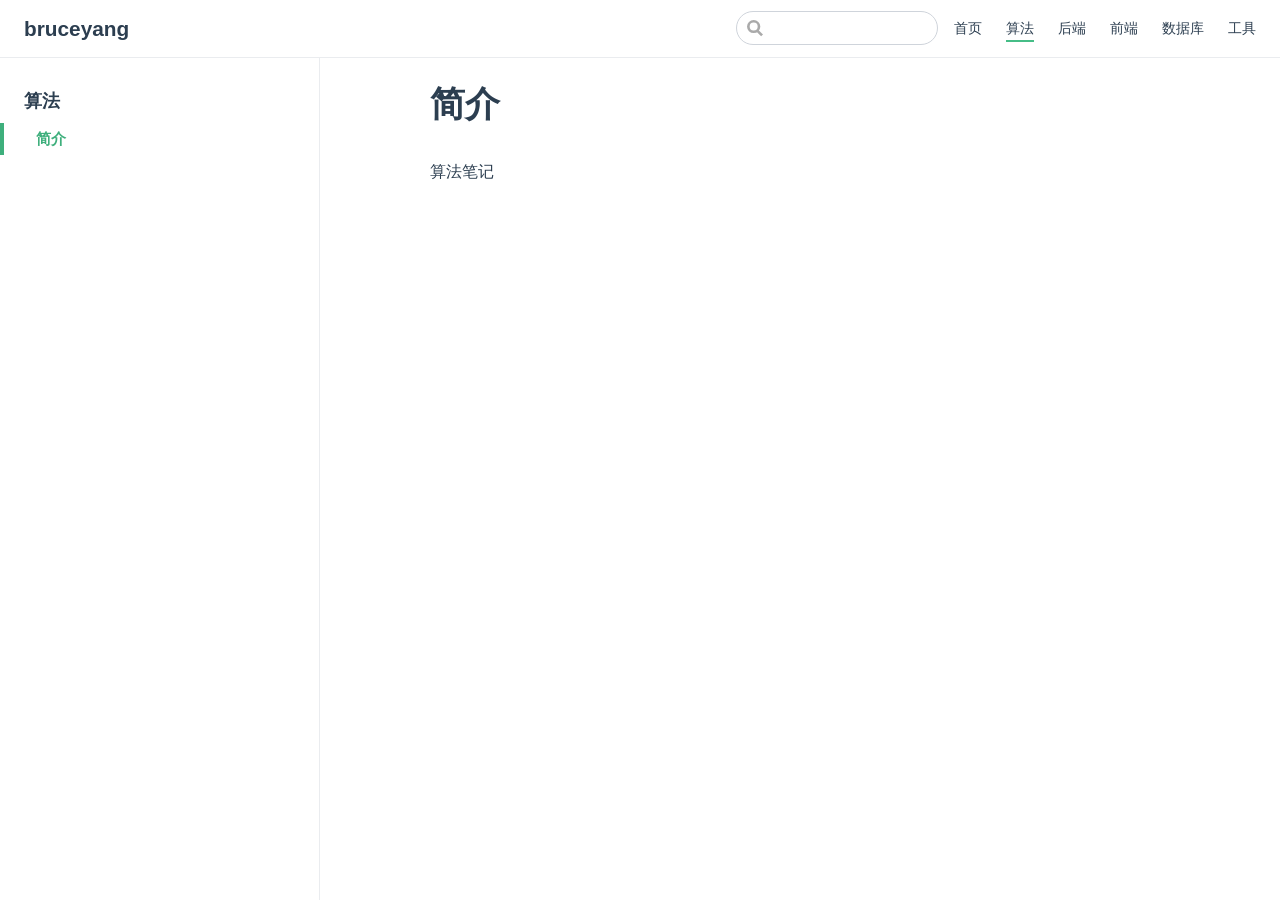
==== Algorithm/index.html @ 674633bb "deploy" ====
<!DOCTYPE html>
<html lang="en-US">
  <head>
    <meta charset="utf-8">
    <meta name="viewport" content="width=device-width,initial-scale=1">
    <title>简介 | bruceyang</title>
    <meta name="generator" content="VuePress 1.7.1">
    <link rel="shortcut icon" href="https://avatars1.githubusercontent.com/u/33708068?s=400&amp;u=45d2437867b7706283aa9f1b7300b822e9c85f1b&amp;v=4">
    <link rel="apple-touch-icon" href="https://avatars1.githubusercontent.com/u/33708068?s=400&amp;u=45d2437867b7706283aa9f1b7300b822e9c85f1b&amp;v=4">
    <meta name="description" content="技术博客">
    <meta name="theme-color" content="#3eaf7c">
    <meta name="apple-mobile-web-app-capable" content="yes">
    <meta name="apple-mobile-web-app-status-bar-style" content="black">
    
    <link rel="preload" href="/assets/css/0.styles.e09f4a35.css" as="style"><link rel="preload" href="/assets/js/app.767480c9.js" as="script"><link rel="preload" href="/assets/js/2.3d662a95.js" as="script"><link rel="preload" href="/assets/js/7.396624dc.js" as="script"><link rel="prefetch" href="/assets/js/10.1e893d32.js"><link rel="prefetch" href="/assets/js/11.85c9d756.js"><link rel="prefetch" href="/assets/js/12.300bacba.js"><link rel="prefetch" href="/assets/js/3.816dc6c0.js"><link rel="prefetch" href="/assets/js/4.25270e6b.js"><link rel="prefetch" href="/assets/js/5.0064911a.js"><link rel="prefetch" href="/assets/js/6.7d0ef18d.js"><link rel="prefetch" href="/assets/js/8.11a7ebdc.js"><link rel="prefetch" href="/assets/js/9.10352a20.js">
    <link rel="stylesheet" href="/assets/css/0.styles.e09f4a35.css">
  </head>
  <body>
    <div id="app" data-server-rendered="true"><div class="theme-container"><header class="navbar"><div class="sidebar-button"><svg xmlns="http://www.w3.org/2000/svg" aria-hidden="true" role="img" viewBox="0 0 448 512" class="icon"><path fill="currentColor" d="M436 124H12c-6.627 0-12-5.373-12-12V80c0-6.627 5.373-12 12-12h424c6.627 0 12 5.373 12 12v32c0 6.627-5.373 12-12 12zm0 160H12c-6.627 0-12-5.373-12-12v-32c0-6.627 5.373-12 12-12h424c6.627 0 12 5.373 12 12v32c0 6.627-5.373 12-12 12zm0 160H12c-6.627 0-12-5.373-12-12v-32c0-6.627 5.373-12 12-12h424c6.627 0 12 5.373 12 12v32c0 6.627-5.373 12-12 12z"></path></svg></div> <a href="/" class="home-link router-link-active"><!----> <span class="site-name">bruceyang</span></a> <div class="links"><div class="search-box"><input aria-label="Search" autocomplete="off" spellcheck="false" value=""> <!----></div> <nav class="nav-links can-hide"><div class="nav-item"><a href="/" class="nav-link">
  首页
</a></div><div class="nav-item"><a href="/Algorithm/" aria-current="page" class="nav-link router-link-exact-active router-link-active">
  算法
</a></div><div class="nav-item"><a href="/Java/" class="nav-link">
  后端
</a></div><div class="nav-item"><a href="/Frontend/" class="nav-link">
  前端
</a></div><div class="nav-item"><a href="/Database/" class="nav-link">
  数据库
</a></div><div class="nav-item"><a href="/Tools/" class="nav-link">
  工具
</a></div> <!----></nav></div></header> <div class="sidebar-mask"></div> <aside class="sidebar"><nav class="nav-links"><div class="nav-item"><a href="/" class="nav-link">
  首页
</a></div><div class="nav-item"><a href="/Algorithm/" aria-current="page" class="nav-link router-link-exact-active router-link-active">
  算法
</a></div><div class="nav-item"><a href="/Java/" class="nav-link">
  后端
</a></div><div class="nav-item"><a href="/Frontend/" class="nav-link">
  前端
</a></div><div class="nav-item"><a href="/Database/" class="nav-link">
  数据库
</a></div><div class="nav-item"><a href="/Tools/" class="nav-link">
  工具
</a></div> <!----></nav>  <ul class="sidebar-links"><li><section class="sidebar-group depth-0"><p class="sidebar-heading open"><span>算法</span> <!----></p> <ul class="sidebar-links sidebar-group-items"><li><a href="/Algorithm/" aria-current="page" class="active sidebar-link">简介</a></li></ul></section></li></ul> </aside> <main class="page"> <div class="theme-default-content content__default"><h1 id="jian-jie"><a href="#jian-jie" class="header-anchor">#</a> 简介</h1> <p>算法笔记</p></div> <footer class="page-edit"><!----> <!----></footer> <!----> </main></div><div class="global-ui"><!----></div></div>
    <script src="/assets/js/app.767480c9.js" defer></script><script src="/assets/js/2.3d662a95.js" defer></script><script src="/assets/js/7.396624dc.js" defer></script>
  </body>
</html>
---- assets/css/0.styles.e09f4a35.css ----
.medium-zoom-overlay{z-index:100}.medium-zoom-overlay~img{z-index:101}code[class*=language-],pre[class*=language-]{color:#ccc;background:none;font-family:Consolas,Monaco,Andale Mono,Ubuntu Mono,monospace;font-size:1em;text-align:left;white-space:pre;word-spacing:normal;word-break:normal;word-wrap:normal;line-height:1.5;-moz-tab-size:4;-o-tab-size:4;tab-size:4;-webkit-hyphens:none;-ms-hyphens:none;hyphens:none}pre[class*=language-]{padding:1em;margin:.5em 0;overflow:auto}:not(pre)>code[class*=language-],pre[class*=language-]{background:#2d2d2d}:not(pre)>code[class*=language-]{padding:.1em;border-radius:.3em;white-space:normal}.token.block-comment,.token.cdata,.token.comment,.token.doctype,.token.prolog{color:#999}.token.punctuation{color:#ccc}.token.attr-name,.token.deleted,.token.namespace,.token.tag{color:#e2777a}.token.function-name{color:#6196cc}.token.boolean,.token.function,.token.number{color:#f08d49}.token.class-name,.token.constant,.token.property,.token.symbol{color:#f8c555}.token.atrule,.token.builtin,.token.important,.token.keyword,.token.selector{color:#cc99cd}.token.attr-value,.token.char,.token.regex,.token.string,.token.variable{color:#7ec699}.token.entity,.token.operator,.token.url{color:#67cdcc}.token.bold,.token.important{font-weight:700}.token.italic{font-style:italic}.token.entity{cursor:help}.token.inserted{color:green}.theme-default-content code{color:#476582;padding:.25rem .5rem;margin:0;font-size:.85em;background-color:rgba(27,31,35,.05);border-radius:3px}.theme-default-content code .token.deleted{color:#ec5975}.theme-default-content code .token.inserted{color:#3eaf7c}.theme-default-content pre,.theme-default-content pre[class*=language-]{line-height:1.4;padding:1.25rem 1.5rem;margin:.85rem 0;background-color:#282c34;border-radius:6px;overflow:auto}.theme-default-content pre[class*=language-] code,.theme-default-content pre code{color:#fff;padding:0;background-color:transparent;border-radius:0}div[class*=language-]{position:relative;background-color:#282c34;border-radius:6px}div[class*=language-] .highlight-lines{-webkit-user-select:none;-ms-user-select:none;user-select:none;padding-top:1.3rem;position:absolute;top:0;left:0;width:100%;line-height:1.4}div[class*=language-] .highlight-lines .highlighted{background-color:rgba(0,0,0,.66)}div[class*=language-] pre,div[class*=language-] pre[class*=language-]{background:transparent;position:relative;z-index:1}div[class*=language-]:before{position:absolute;z-index:3;top:.8em;right:1em;font-size:.75rem;color:hsla(0,0%,100%,.4)}div[class*=language-]:not(.line-numbers-mode) .line-numbers-wrapper{display:none}div[class*=language-].line-numbers-mode .highlight-lines .highlighted{position:relative}div[class*=language-].line-numbers-mode .highlight-lines .highlighted:before{content:" ";position:absolute;z-index:3;left:0;top:0;display:block;width:3.5rem;height:100%;background-color:rgba(0,0,0,.66)}div[class*=language-].line-numbers-mode pre{padding-left:4.5rem;vertical-align:middle}div[class*=language-].line-numbers-mode .line-numbers-wrapper{position:absolute;top:0;width:3.5rem;text-align:center;color:hsla(0,0%,100%,.3);padding:1.25rem 0;line-height:1.4}div[class*=language-].line-numbers-mode .line-numbers-wrapper br{-webkit-user-select:none;-ms-user-select:none;user-select:none}div[class*=language-].line-numbers-mode .line-numbers-wrapper .line-number{position:relative;z-index:4;-webkit-user-select:none;-ms-user-select:none;user-select:none;font-size:.85em}div[class*=language-].line-numbers-mode:after{content:"";position:absolute;z-index:2;top:0;left:0;width:3.5rem;height:100%;border-radius:6px 0 0 6px;border-right:1px solid rgba(0,0,0,.66);background-color:#282c34}div[class~=language-js]:before{content:"js"}div[class~=language-ts]:before{content:"ts"}div[class~=language-html]:before{content:"html"}div[class~=language-md]:before{content:"md"}div[class~=language-vue]:before{content:"vue"}div[class~=language-css]:before{content:"css"}div[class~=language-sass]:before{content:"sass"}div[class~=language-scss]:before{content:"scss"}div[class~=language-less]:before{content:"less"}div[class~=language-stylus]:before{content:"stylus"}div[class~=language-go]:before{content:"go"}div[class~=language-java]:before{content:"java"}div[class~=language-c]:before{content:"c"}div[class~=language-sh]:before{content:"sh"}div[class~=language-yaml]:before{content:"yaml"}div[class~=language-py]:before{content:"py"}div[class~=language-docker]:before{content:"docker"}div[class~=language-dockerfile]:before{content:"dockerfile"}div[class~=language-makefile]:before{content:"makefile"}div[class~=language-javascript]:before{content:"js"}div[class~=language-typescript]:before{content:"ts"}div[class~=language-markup]:before{content:"html"}div[class~=language-markdown]:before{content:"md"}div[class~=language-json]:before{content:"json"}div[class~=language-ruby]:before{content:"rb"}div[class~=language-python]:before{content:"py"}div[class~=language-bash]:before{content:"sh"}div[class~=language-php]:before{content:"php"}.custom-block .custom-block-title{font-weight:600;margin-bottom:-.4rem}.custom-block.danger,.custom-block.tip,.custom-block.warning{padding:.1rem 1.5rem;border-left-width:.5rem;border-left-style:solid;margin:1rem 0}.custom-block.tip{background-color:#f3f5f7;border-color:#42b983}.custom-block.warning{background-color:rgba(255,229,100,.3);border-color:#e7c000;color:#6b5900}.custom-block.warning .custom-block-title{color:#b29400}.custom-block.warning a{color:#2c3e50}.custom-block.danger{background-color:#ffe6e6;border-color:#c00;color:#4d0000}.custom-block.danger .custom-block-title{color:#900}.custom-block.danger a{color:#2c3e50}.custom-block.details{display:block;position:relative;border-radius:2px;margin:1.6em 0;padding:1.6em;background-color:#eee}.custom-block.details h4{margin-top:0}.custom-block.details figure:last-child,.custom-block.details p:last-child{margin-bottom:0;padding-bottom:0}.custom-block.details summary{outline:none;cursor:pointer}.arrow{display:inline-block;width:0;height:0}.arrow.up{border-bottom:6px solid #ccc}.arrow.down,.arrow.up{border-left:4px solid transparent;border-right:4px solid transparent}.arrow.down{border-top:6px solid #ccc}.arrow.right{border-left:6px solid #ccc}.arrow.left,.arrow.right{border-top:4px solid transparent;border-bottom:4px solid transparent}.arrow.left{border-right:6px solid #ccc}.theme-default-content:not(.custom){max-width:740px;margin:0 auto;padding:2rem 2.5rem}@media (max-width:959px){.theme-default-content:not(.custom){padding:2rem}}@media (max-width:419px){.theme-default-content:not(.custom){padding:1.5rem}}.table-of-contents .badge{vertical-align:middle}body,html{padding:0;margin:0;background-color:#fff}body{font-family:-apple-system,BlinkMacSystemFont,Segoe UI,Roboto,Oxygen,Ubuntu,Cantarell,Fira Sans,Droid Sans,Helvetica Neue,sans-serif;-webkit-font-smoothing:antialiased;-moz-osx-font-smoothing:grayscale;font-size:16px;color:#2c3e50}.page{padding-left:20rem}.navbar{z-index:20;right:0;height:3.6rem;background-color:#fff;box-sizing:border-box;border-bottom:1px solid #eaecef}.navbar,.sidebar-mask{position:fixed;top:0;left:0}.sidebar-mask{z-index:9;width:100vw;height:100vh;display:none}.sidebar{font-size:16px;background-color:#fff;width:20rem;position:fixed;z-index:10;margin:0;top:3.6rem;left:0;bottom:0;box-sizing:border-box;border-right:1px solid #eaecef;overflow-y:auto}.theme-default-content:not(.custom)>:first-child{margin-top:3.6rem}.theme-default-content:not(.custom) a:hover{text-decoration:underline}.theme-default-content:not(.custom) p.demo{padding:1rem 1.5rem;border:1px solid #ddd;border-radius:4px}.theme-default-content:not(.custom) img{max-width:100%}.theme-default-content.custom{padding:0;margin:0}.theme-default-content.custom img{max-width:100%}a{font-weight:500;text-decoration:none}a,p a code{color:#3eaf7c}p a code{font-weight:400}kbd{background:#eee;border:.15rem solid #ddd;border-bottom:.25rem solid #ddd;border-radius:.15rem;padding:0 .15em}blockquote{font-size:1rem;color:#999;border-left:.2rem solid #dfe2e5;margin:1rem 0;padding:.25rem 0 .25rem 1rem}blockquote>p{margin:0}ol,ul{padding-left:1.2em}strong{font-weight:600}h1,h2,h3,h4,h5,h6{font-weight:600;line-height:1.25}.theme-default-content:not(.custom)>h1,.theme-default-content:not(.custom)>h2,.theme-default-content:not(.custom)>h3,.theme-default-content:not(.custom)>h4,.theme-default-content:not(.custom)>h5,.theme-default-content:not(.custom)>h6{margin-top:-3.1rem;padding-top:4.6rem;margin-bottom:0}.theme-default-content:not(.custom)>h1:first-child,.theme-default-content:not(.custom)>h2:first-child,.theme-default-content:not(.custom)>h3:first-child,.theme-default-content:not(.custom)>h4:first-child,.theme-default-content:not(.custom)>h5:first-child,.theme-default-content:not(.custom)>h6:first-child{margin-top:-1.5rem;margin-bottom:1rem}.theme-default-content:not(.custom)>h1:first-child+.custom-block,.theme-default-content:not(.custom)>h1:first-child+p,.theme-default-content:not(.custom)>h1:first-child+pre,.theme-default-content:not(.custom)>h2:first-child+.custom-block,.theme-default-content:not(.custom)>h2:first-child+p,.theme-default-content:not(.custom)>h2:first-child+pre,.theme-default-content:not(.custom)>h3:first-child+.custom-block,.theme-default-content:not(.custom)>h3:first-child+p,.theme-default-content:not(.custom)>h3:first-child+pre,.theme-default-content:not(.custom)>h4:first-child+.custom-block,.theme-default-content:not(.custom)>h4:first-child+p,.theme-default-content:not(.custom)>h4:first-child+pre,.theme-default-content:not(.custom)>h5:first-child+.custom-block,.theme-default-content:not(.custom)>h5:first-child+p,.theme-default-content:not(.custom)>h5:first-child+pre,.theme-default-content:not(.custom)>h6:first-child+.custom-block,.theme-default-content:not(.custom)>h6:first-child+p,.theme-default-content:not(.custom)>h6:first-child+pre{margin-top:2rem}h1:hover .header-anchor,h2:hover .header-anchor,h3:hover .header-anchor,h4:hover .header-anchor,h5:hover .header-anchor,h6:hover .header-anchor{opacity:1}h1{font-size:2.2rem}h2{font-size:1.65rem;padding-bottom:.3rem;border-bottom:1px solid #eaecef}h3{font-size:1.35rem}a.header-anchor{font-size:.85em;float:left;margin-left:-.87em;padding-right:.23em;margin-top:.125em;opacity:0}a.header-anchor:hover{text-decoration:none}.line-number,code,kbd{font-family:source-code-pro,Menlo,Monaco,Consolas,Courier New,monospace}ol,p,ul{line-height:1.7}hr{border:0;border-top:1px solid #eaecef}table{border-collapse:collapse;margin:1rem 0;display:block;overflow-x:auto}tr{border-top:1px solid #dfe2e5}tr:nth-child(2n){background-color:#f6f8fa}td,th{border:1px solid #dfe2e5;padding:.6em 1em}.theme-container.sidebar-open .sidebar-mask{display:block}.theme-container.no-navbar .theme-default-content:not(.custom)>h1,.theme-container.no-navbar h2,.theme-container.no-navbar h3,.theme-container.no-navbar h4,.theme-container.no-navbar h5,.theme-container.no-navbar h6{margin-top:1.5rem;padding-top:0}.theme-container.no-navbar .sidebar{top:0}@media (min-width:720px){.theme-container.no-sidebar .sidebar{display:none}.theme-container.no-sidebar .page{padding-left:0}}@media (max-width:959px){.sidebar{font-size:15px;width:16.4rem}.page{padding-left:16.4rem}}@media (max-width:719px){.sidebar{top:0;padding-top:3.6rem;transform:translateX(-100%);transition:transform .2s ease}.page{padding-left:0}.theme-container.sidebar-open .sidebar{transform:translateX(0)}.theme-container.no-navbar .sidebar{padding-top:0}}@media (max-width:419px){h1{font-size:1.9rem}.theme-default-content div[class*=language-]{margin:.85rem -1.5rem;border-radius:0}}#nprogress{pointer-events:none}#nprogress .bar{background:#3eaf7c;position:fixed;z-index:1031;top:0;left:0;width:100%;height:2px}#nprogress .peg{display:block;position:absolute;right:0;width:100px;height:100%;box-shadow:0 0 10px #3eaf7c,0 0 5px #3eaf7c;opacity:1;transform:rotate(3deg) translateY(-4px)}#nprogress .spinner{display:block;position:fixed;z-index:1031;top:15px;right:15px}#nprogress .spinner-icon{width:18px;height:18px;box-sizing:border-box;border-color:#3eaf7c transparent transparent #3eaf7c;border-style:solid;border-width:2px;border-radius:50%;-webkit-animation:nprogress-spinner .4s linear infinite;animation:nprogress-spinner .4s linear infinite}.nprogress-custom-parent{overflow:hidden;position:relative}.nprogress-custom-parent #nprogress .bar,.nprogress-custom-parent #nprogress .spinner{position:absolute}@-webkit-keyframes nprogress-spinner{0%{transform:rotate(0deg)}to{transform:rotate(1turn)}}@keyframes nprogress-spinner{0%{transform:rotate(0deg)}to{transform:rotate(1turn)}}html{scroll-behavior:smooth}.go-to-top[data-v-5fd4ef0c]{cursor:pointer;position:fixed;bottom:2rem;right:2.5rem;width:2rem;color:#3eaf7c;z-index:1}.go-to-top[data-v-5fd4ef0c]:hover{color:#72cda4}@media (max-width:959px){.go-to-top[data-v-5fd4ef0c]{display:none}}.fade-enter-active[data-v-5fd4ef0c],.fade-leave-active[data-v-5fd4ef0c]{transition:opacity .3s}.fade-enter[data-v-5fd4ef0c],.fade-leave-to[data-v-5fd4ef0c]{opacity:0}.icon.outbound{color:#aaa;display:inline-block;vertical-align:middle;position:relative;top:-1px}.sr-only{position:absolute;width:1px;height:1px;padding:0;margin:-1px;overflow:hidden;clip:rect(0,0,0,0);white-space:nowrap;border-width:0}.home{padding:3.6rem 2rem 0;max-width:960px;margin:0 auto;display:block}.home .hero{text-align:center}.home .hero img{max-width:100%;max-height:280px;display:block;margin:3rem auto 1.5rem}.home .hero h1{font-size:3rem}.home .hero .action,.home .hero .description,.home .hero h1{margin:1.8rem auto}.home .hero .description{max-width:35rem;font-size:1.6rem;line-height:1.3;color:#6a8bad}.home .hero .action-button{display:inline-block;font-size:1.2rem;color:#fff;background-color:#3eaf7c;padding:.8rem 1.6rem;border-radius:4px;transition:background-color .1s ease;box-sizing:border-box;border-bottom:1px solid #389d70}.home .hero .action-button:hover{background-color:#4abf8a}.home .features{border-top:1px solid #eaecef;padding:1.2rem 0;margin-top:2.5rem;display:flex;flex-wrap:wrap;align-items:flex-start;align-content:stretch;justify-content:space-between}.home .feature{flex-grow:1;flex-basis:30%;max-width:30%}.home .feature h2{font-size:1.4rem;font-weight:500;border-bottom:none;padding-bottom:0;color:#3a5169}.home .feature p{color:#4e6e8e}.home .footer{padding:2.5rem;border-top:1px solid #eaecef;text-align:center;color:#4e6e8e}@media (max-width:719px){.home .features{flex-direction:column}.home .feature{max-width:100%;padding:0 2.5rem}}@media (max-width:419px){.home{padding-left:1.5rem;padding-right:1.5rem}.home .hero img{max-height:210px;margin:2rem auto 1.2rem}.home .hero h1{font-size:2rem}.home .hero .action,.home .hero .description,.home .hero h1{margin:1.2rem auto}.home .hero .description{font-size:1.2rem}.home .hero .action-button{font-size:1rem;padding:.6rem 1.2rem}.home .feature h2{font-size:1.25rem}}.search-box{display:inline-block;position:relative;margin-right:1rem}.search-box input{cursor:text;width:10rem;height:2rem;color:#4e6e8e;display:inline-block;border:1px solid #cfd4db;border-radius:2rem;font-size:.9rem;line-height:2rem;padding:0 .5rem 0 2rem;outline:none;transition:all .2s ease;background:#fff url(/assets/img/search.83621669.svg) .6rem .5rem no-repeat;background-size:1rem}.search-box input:focus{cursor:auto;border-color:#3eaf7c}.search-box .suggestions{background:#fff;width:20rem;position:absolute;top:2rem;border:1px solid #cfd4db;border-radius:6px;padding:.4rem;list-style-type:none}.search-box .suggestions.align-right{right:0}.search-box .suggestion{line-height:1.4;padding:.4rem .6rem;border-radius:4px;cursor:pointer}.search-box .suggestion a{white-space:normal;color:#5d82a6}.search-box .suggestion a .page-title{font-weight:600}.search-box .suggestion a .header{font-size:.9em;margin-left:.25em}.search-box .suggestion.focused{background-color:#f3f4f5}.search-box .suggestion.focused a{color:#3eaf7c}@media (max-width:959px){.search-box input{cursor:pointer;width:0;border-color:transparent;position:relative}.search-box input:focus{cursor:text;left:0;width:10rem}}@media (-ms-high-contrast:none){.search-box input{height:2rem}}@media (max-width:959px) and (min-width:719px){.search-box .suggestions{left:0}}@media (max-width:719px){.search-box{margin-right:0}.search-box input{left:1rem}.search-box .suggestions{right:0}}@media (max-width:419px){.search-box .suggestions{width:calc(100vw - 4rem)}.search-box input:focus{width:8rem}}.sidebar-button{cursor:pointer;display:none;width:1.25rem;height:1.25rem;position:absolute;padding:.6rem;top:.6rem;left:1rem}.sidebar-button .icon{display:block;width:1.25rem;height:1.25rem}@media (max-width:719px){.sidebar-button{display:block}}.dropdown-enter,.dropdown-leave-to{height:0!important}.dropdown-wrapper{cursor:pointer}.dropdown-wrapper .dropdown-title,.dropdown-wrapper .mobile-dropdown-title{display:block;font-size:.9rem;font-family:inherit;cursor:inherit;padding:inherit;line-height:1.4rem;background:transparent;border:none;font-weight:500;color:#2c3e50}.dropdown-wrapper .dropdown-title:hover,.dropdown-wrapper .mobile-dropdown-title:hover{border-color:transparent}.dropdown-wrapper .dropdown-title .arrow,.dropdown-wrapper .mobile-dropdown-title .arrow{vertical-align:middle;margin-top:-1px;margin-left:.4rem}.dropdown-wrapper .mobile-dropdown-title{display:none;font-weight:600}.dropdown-wrapper .mobile-dropdown-title font-size inherit:hover{color:#3eaf7c}.dropdown-wrapper .nav-dropdown .dropdown-item{color:inherit;line-height:1.7rem}.dropdown-wrapper .nav-dropdown .dropdown-item h4{margin:.45rem 0 0;border-top:1px solid #eee;padding:1rem 1.5rem .45rem 1.25rem}.dropdown-wrapper .nav-dropdown .dropdown-item .dropdown-subitem-wrapper{padding:0;list-style:none}.dropdown-wrapper .nav-dropdown .dropdown-item .dropdown-subitem-wrapper .dropdown-subitem{font-size:.9em}.dropdown-wrapper .nav-dropdown .dropdown-item a{display:block;line-height:1.7rem;position:relative;border-bottom:none;font-weight:400;margin-bottom:0;padding:0 1.5rem 0 1.25rem}.dropdown-wrapper .nav-dropdown .dropdown-item a.router-link-active,.dropdown-wrapper .nav-dropdown .dropdown-item a:hover{color:#3eaf7c}.dropdown-wrapper .nav-dropdown .dropdown-item a.router-link-active:after{content:"";width:0;height:0;border-left:5px solid #3eaf7c;border-top:3px solid transparent;border-bottom:3px solid transparent;position:absolute;top:calc(50% - 2px);left:9px}.dropdown-wrapper .nav-dropdown .dropdown-item:first-child h4{margin-top:0;padding-top:0;border-top:0}@media (max-width:719px){.dropdown-wrapper.open .dropdown-title{margin-bottom:.5rem}.dropdown-wrapper .dropdown-title{display:none}.dropdown-wrapper .mobile-dropdown-title{display:block}.dropdown-wrapper .nav-dropdown{transition:height .1s ease-out;overflow:hidden}.dropdown-wrapper .nav-dropdown .dropdown-item h4{border-top:0;margin-top:0;padding-top:0}.dropdown-wrapper .nav-dropdown .dropdown-item>a,.dropdown-wrapper .nav-dropdown .dropdown-item h4{font-size:15px;line-height:2rem}.dropdown-wrapper .nav-dropdown .dropdown-item .dropdown-subitem{font-size:14px;padding-left:1rem}}@media (min-width:719px){.dropdown-wrapper{height:1.8rem}.dropdown-wrapper.open .nav-dropdown,.dropdown-wrapper:hover .nav-dropdown{display:block!important}.dropdown-wrapper.open:blur{display:none}.dropdown-wrapper .nav-dropdown{display:none;height:auto!important;box-sizing:border-box;max-height:calc(100vh - 2.7rem);overflow-y:auto;position:absolute;top:100%;right:0;background-color:#fff;padding:.6rem 0;border:1px solid;border-color:#ddd #ddd #ccc;text-align:left;border-radius:.25rem;white-space:nowrap;margin:0}}.nav-links{display:inline-block}.nav-links a{line-height:1.4rem;color:inherit}.nav-links a.router-link-active,.nav-links a:hover{color:#3eaf7c}.nav-links .nav-item{position:relative;display:inline-block;margin-left:1.5rem;line-height:2rem}.nav-links .nav-item:first-child{margin-left:0}.nav-links .repo-link{margin-left:1.5rem}@media (max-width:719px){.nav-links .nav-item,.nav-links .repo-link{margin-left:0}}@media (min-width:719px){.nav-links a.router-link-active,.nav-links a:hover{color:#2c3e50}.nav-item>a:not(.external).router-link-active,.nav-item>a:not(.external):hover{margin-bottom:-2px;border-bottom:2px solid #46bd87}}.navbar{padding:.7rem 1.5rem;line-height:2.2rem}.navbar a,.navbar img,.navbar span{display:inline-block}.navbar .logo{height:2.2rem;min-width:2.2rem;margin-right:.8rem;vertical-align:top}.navbar .site-name{font-size:1.3rem;font-weight:600;color:#2c3e50;position:relative}.navbar .links{padding-left:1.5rem;box-sizing:border-box;background-color:#fff;white-space:nowrap;font-size:.9rem;position:absolute;right:1.5rem;top:.7rem;display:flex}.navbar .links .search-box{flex:0 0 auto;vertical-align:top}@media (max-width:719px){.navbar{padding-left:4rem}.navbar .can-hide{display:none}.navbar .links{padding-left:1.5rem}.navbar .site-name{width:calc(100vw - 9.4rem);overflow:hidden;white-space:nowrap;text-overflow:ellipsis}}.page-edit{max-width:740px;margin:0 auto;padding:2rem 2.5rem}@media (max-width:959px){.page-edit{padding:2rem}}@media (max-width:419px){.page-edit{padding:1.5rem}}.page-edit{padding-top:1rem;padding-bottom:1rem;overflow:auto}.page-edit .edit-link{display:inline-block}.page-edit .edit-link a{color:#4e6e8e;margin-right:.25rem}.page-edit .last-updated{float:right;font-size:.9em}.page-edit .last-updated .prefix{font-weight:500;color:#4e6e8e}.page-edit .last-updated .time{font-weight:400;color:#767676}@media (max-width:719px){.page-edit .edit-link{margin-bottom:.5rem}.page-edit .last-updated{font-size:.8em;float:none;text-align:left}}.page-nav{max-width:740px;margin:0 auto;padding:2rem 2.5rem}@media (max-width:959px){.page-nav{padding:2rem}}@media (max-width:419px){.page-nav{padding:1.5rem}}.page-nav{padding-top:1rem;padding-bottom:0}.page-nav .inner{min-height:2rem;margin-top:0;border-top:1px solid #eaecef;padding-top:1rem;overflow:auto}.page-nav .next{float:right}.page{padding-bottom:2rem;display:block}.sidebar-group .sidebar-group{padding-left:.5em}.sidebar-group:not(.collapsable) .sidebar-heading:not(.clickable){cursor:auto;color:inherit}.sidebar-group.is-sub-group{padding-left:0}.sidebar-group.is-sub-group>.sidebar-heading{font-size:.95em;line-height:1.4;font-weight:400;padding-left:2rem}.sidebar-group.is-sub-group>.sidebar-heading:not(.clickable){opacity:.5}.sidebar-group.is-sub-group>.sidebar-group-items{padding-left:1rem}.sidebar-group.is-sub-group>.sidebar-group-items>li>.sidebar-link{font-size:.95em;border-left:none}.sidebar-group.depth-2>.sidebar-heading{border-left:none}.sidebar-heading{color:#2c3e50;transition:color .15s ease;cursor:pointer;font-size:1.1em;font-weight:700;padding:.35rem 1.5rem .35rem 1.25rem;width:100%;box-sizing:border-box;margin:0;border-left:.25rem solid transparent}.sidebar-heading.open,.sidebar-heading:hover{color:inherit}.sidebar-heading .arrow{position:relative;top:-.12em;left:.5em}.sidebar-heading.clickable.active{font-weight:600;color:#3eaf7c;border-left-color:#3eaf7c}.sidebar-heading.clickable:hover{color:#3eaf7c}.sidebar-group-items{transition:height .1s ease-out;font-size:.95em;overflow:hidden}.sidebar .sidebar-sub-headers{padding-left:1rem;font-size:.95em}a.sidebar-link{font-size:1em;font-weight:400;display:inline-block;color:#2c3e50;border-left:.25rem solid transparent;padding:.35rem 1rem .35rem 1.25rem;line-height:1.4;width:100%;box-sizing:border-box}a.sidebar-link:hover{color:#3eaf7c}a.sidebar-link.active{font-weight:600;color:#3eaf7c;border-left-color:#3eaf7c}.sidebar-group a.sidebar-link{padding-left:2rem}.sidebar-sub-headers a.sidebar-link{padding-top:.25rem;padding-bottom:.25rem;border-left:none}.sidebar-sub-headers a.sidebar-link.active{font-weight:500}.sidebar ul{padding:0;margin:0;list-style-type:none}.sidebar a{display:inline-block}.sidebar .nav-links{display:none;border-bottom:1px solid #eaecef;padding:.5rem 0 .75rem}.sidebar .nav-links a{font-weight:600}.sidebar .nav-links .nav-item,.sidebar .nav-links .repo-link{display:block;line-height:1.25rem;font-size:1.1em;padding:.5rem 0 .5rem 1.5rem}.sidebar>.sidebar-links{padding:1.5rem 0}.sidebar>.sidebar-links>li>a.sidebar-link{font-size:1.1em;line-height:1.7;font-weight:700}.sidebar>.sidebar-links>li:not(:first-child){margin-top:.75rem}@media (max-width:719px){.sidebar .nav-links{display:block}.sidebar .nav-links .dropdown-wrapper .nav-dropdown .dropdown-item a.router-link-active:after{top:calc(1rem - 2px)}.sidebar>.sidebar-links{padding:1rem 0}}.badge[data-v-15b7b770]{display:inline-block;font-size:14px;height:18px;line-height:18px;border-radius:3px;padding:0 6px;color:#fff}.badge.green[data-v-15b7b770],.badge.tip[data-v-15b7b770],.badge[data-v-15b7b770]{background-color:#42b983}.badge.error[data-v-15b7b770]{background-color:#da5961}.badge.warn[data-v-15b7b770],.badge.warning[data-v-15b7b770],.badge.yellow[data-v-15b7b770]{background-color:#e7c000}.badge+.badge[data-v-15b7b770]{margin-left:5px}.theme-code-block[data-v-6d04095e]{display:none}.theme-code-block__active[data-v-6d04095e]{display:block}.theme-code-block>pre[data-v-6d04095e]{background-color:orange}.theme-code-group__nav[data-v-32c2d7ed]{margin-bottom:-35px;background-color:#282c34;padding-bottom:22px;border-top-left-radius:6px;border-top-right-radius:6px;padding-left:10px;padding-top:10px}.theme-code-group__ul[data-v-32c2d7ed]{margin:auto 0;padding-left:0;display:inline-flex;list-style:none}.theme-code-group__nav-tab[data-v-32c2d7ed]{border:0;padding:5px;cursor:pointer;background-color:transparent;font-size:.85em;line-height:1.4;color:hsla(0,0%,100%,.9);font-weight:600}.theme-code-group__nav-tab-active[data-v-32c2d7ed]{border-bottom:1px solid #42b983}.pre-blank[data-v-32c2d7ed]{color:#42b983}
---- assets/css/0.styles.e09f4a35.css ----
.medium-zoom-overlay{z-index:100}.medium-zoom-overlay~img{z-index:101}code[class*=language-],pre[class*=language-]{color:#ccc;background:none;font-family:Consolas,Monaco,Andale Mono,Ubuntu Mono,monospace;font-size:1em;text-align:left;white-space:pre;word-spacing:normal;word-break:normal;word-wrap:normal;line-height:1.5;-moz-tab-size:4;-o-tab-size:4;tab-size:4;-webkit-hyphens:none;-ms-hyphens:none;hyphens:none}pre[class*=language-]{padding:1em;margin:.5em 0;overflow:auto}:not(pre)>code[class*=language-],pre[class*=language-]{background:#2d2d2d}:not(pre)>code[class*=language-]{padding:.1em;border-radius:.3em;white-space:normal}.token.block-comment,.token.cdata,.token.comment,.token.doctype,.token.prolog{color:#999}.token.punctuation{color:#ccc}.token.attr-name,.token.deleted,.token.namespace,.token.tag{color:#e2777a}.token.function-name{color:#6196cc}.token.boolean,.token.function,.token.number{color:#f08d49}.token.class-name,.token.constant,.token.property,.token.symbol{color:#f8c555}.token.atrule,.token.builtin,.token.important,.token.keyword,.token.selector{color:#cc99cd}.token.attr-value,.token.char,.token.regex,.token.string,.token.variable{color:#7ec699}.token.entity,.token.operator,.token.url{color:#67cdcc}.token.bold,.token.important{font-weight:700}.token.italic{font-style:italic}.token.entity{cursor:help}.token.inserted{color:green}.theme-default-content code{color:#476582;padding:.25rem .5rem;margin:0;font-size:.85em;background-color:rgba(27,31,35,.05);border-radius:3px}.theme-default-content code .token.deleted{color:#ec5975}.theme-default-content code .token.inserted{color:#3eaf7c}.theme-default-content pre,.theme-default-content pre[class*=language-]{line-height:1.4;padding:1.25rem 1.5rem;margin:.85rem 0;background-color:#282c34;border-radius:6px;overflow:auto}.theme-default-content pre[class*=language-] code,.theme-default-content pre code{color:#fff;padding:0;background-color:transparent;border-radius:0}div[class*=language-]{position:relative;background-color:#282c34;border-radius:6px}div[class*=language-] .highlight-lines{-webkit-user-select:none;-ms-user-select:none;user-select:none;padding-top:1.3rem;position:absolute;top:0;left:0;width:100%;line-height:1.4}div[class*=language-] .highlight-lines .highlighted{background-color:rgba(0,0,0,.66)}div[class*=language-] pre,div[class*=language-] pre[class*=language-]{background:transparent;position:relative;z-index:1}div[class*=language-]:before{position:absolute;z-index:3;top:.8em;right:1em;font-size:.75rem;color:hsla(0,0%,100%,.4)}div[class*=language-]:not(.line-numbers-mode) .line-numbers-wrapper{display:none}div[class*=language-].line-numbers-mode .highlight-lines .highlighted{position:relative}div[class*=language-].line-numbers-mode .highlight-lines .highlighted:before{content:" ";position:absolute;z-index:3;left:0;top:0;display:block;width:3.5rem;height:100%;background-color:rgba(0,0,0,.66)}div[class*=language-].line-numbers-mode pre{padding-left:4.5rem;vertical-align:middle}div[class*=language-].line-numbers-mode .line-numbers-wrapper{position:absolute;top:0;width:3.5rem;text-align:center;color:hsla(0,0%,100%,.3);padding:1.25rem 0;line-height:1.4}div[class*=language-].line-numbers-mode .line-numbers-wrapper br{-webkit-user-select:none;-ms-user-select:none;user-select:none}div[class*=language-].line-numbers-mode .line-numbers-wrapper .line-number{position:relative;z-index:4;-webkit-user-select:none;-ms-user-select:none;user-select:none;font-size:.85em}div[class*=language-].line-numbers-mode:after{content:"";position:absolute;z-index:2;top:0;left:0;width:3.5rem;height:100%;border-radius:6px 0 0 6px;border-right:1px solid rgba(0,0,0,.66);background-color:#282c34}div[class~=language-js]:before{content:"js"}div[class~=language-ts]:before{content:"ts"}div[class~=language-html]:before{content:"html"}div[class~=language-md]:before{content:"md"}div[class~=language-vue]:before{content:"vue"}div[class~=language-css]:before{content:"css"}div[class~=language-sass]:before{content:"sass"}div[class~=language-scss]:before{content:"scss"}div[class~=language-less]:before{content:"less"}div[class~=language-stylus]:before{content:"stylus"}div[class~=language-go]:before{content:"go"}div[class~=language-java]:before{content:"java"}div[class~=language-c]:before{content:"c"}div[class~=language-sh]:before{content:"sh"}div[class~=language-yaml]:before{content:"yaml"}div[class~=language-py]:before{content:"py"}div[class~=language-docker]:before{content:"docker"}div[class~=language-dockerfile]:before{content:"dockerfile"}div[class~=language-makefile]:before{content:"makefile"}div[class~=language-javascript]:before{content:"js"}div[class~=language-typescript]:before{content:"ts"}div[class~=language-markup]:before{content:"html"}div[class~=language-markdown]:before{content:"md"}div[class~=language-json]:before{content:"json"}div[class~=language-ruby]:before{content:"rb"}div[class~=language-python]:before{content:"py"}div[class~=language-bash]:before{content:"sh"}div[class~=language-php]:before{content:"php"}.custom-block .custom-block-title{font-weight:600;margin-bottom:-.4rem}.custom-block.danger,.custom-block.tip,.custom-block.warning{padding:.1rem 1.5rem;border-left-width:.5rem;border-left-style:solid;margin:1rem 0}.custom-block.tip{background-color:#f3f5f7;border-color:#42b983}.custom-block.warning{background-color:rgba(255,229,100,.3);border-color:#e7c000;color:#6b5900}.custom-block.warning .custom-block-title{color:#b29400}.custom-block.warning a{color:#2c3e50}.custom-block.danger{background-color:#ffe6e6;border-color:#c00;color:#4d0000}.custom-block.danger .custom-block-title{color:#900}.custom-block.danger a{color:#2c3e50}.custom-block.details{display:block;position:relative;border-radius:2px;margin:1.6em 0;padding:1.6em;background-color:#eee}.custom-block.details h4{margin-top:0}.custom-block.details figure:last-child,.custom-block.details p:last-child{margin-bottom:0;padding-bottom:0}.custom-block.details summary{outline:none;cursor:pointer}.arrow{display:inline-block;width:0;height:0}.arrow.up{border-bottom:6px solid #ccc}.arrow.down,.arrow.up{border-left:4px solid transparent;border-right:4px solid transparent}.arrow.down{border-top:6px solid #ccc}.arrow.right{border-left:6px solid #ccc}.arrow.left,.arrow.right{border-top:4px solid transparent;border-bottom:4px solid transparent}.arrow.left{border-right:6px solid #ccc}.theme-default-content:not(.custom){max-width:740px;margin:0 auto;padding:2rem 2.5rem}@media (max-width:959px){.theme-default-content:not(.custom){padding:2rem}}@media (max-width:419px){.theme-default-content:not(.custom){padding:1.5rem}}.table-of-contents .badge{vertical-align:middle}body,html{padding:0;margin:0;background-color:#fff}body{font-family:-apple-system,BlinkMacSystemFont,Segoe UI,Roboto,Oxygen,Ubuntu,Cantarell,Fira Sans,Droid Sans,Helvetica Neue,sans-serif;-webkit-font-smoothing:antialiased;-moz-osx-font-smoothing:grayscale;font-size:16px;color:#2c3e50}.page{padding-left:20rem}.navbar{z-index:20;right:0;height:3.6rem;background-color:#fff;box-sizing:border-box;border-bottom:1px solid #eaecef}.navbar,.sidebar-mask{position:fixed;top:0;left:0}.sidebar-mask{z-index:9;width:100vw;height:100vh;display:none}.sidebar{font-size:16px;background-color:#fff;width:20rem;position:fixed;z-index:10;margin:0;top:3.6rem;left:0;bottom:0;box-sizing:border-box;border-right:1px solid #eaecef;overflow-y:auto}.theme-default-content:not(.custom)>:first-child{margin-top:3.6rem}.theme-default-content:not(.custom) a:hover{text-decoration:underline}.theme-default-content:not(.custom) p.demo{padding:1rem 1.5rem;border:1px solid #ddd;border-radius:4px}.theme-default-content:not(.custom) img{max-width:100%}.theme-default-content.custom{padding:0;margin:0}.theme-default-content.custom img{max-width:100%}a{font-weight:500;text-decoration:none}a,p a code{color:#3eaf7c}p a code{font-weight:400}kbd{background:#eee;border:.15rem solid #ddd;border-bottom:.25rem solid #ddd;border-radius:.15rem;padding:0 .15em}blockquote{font-size:1rem;color:#999;border-left:.2rem solid #dfe2e5;margin:1rem 0;padding:.25rem 0 .25rem 1rem}blockquote>p{margin:0}ol,ul{padding-left:1.2em}strong{font-weight:600}h1,h2,h3,h4,h5,h6{font-weight:600;line-height:1.25}.theme-default-content:not(.custom)>h1,.theme-default-content:not(.custom)>h2,.theme-default-content:not(.custom)>h3,.theme-default-content:not(.custom)>h4,.theme-default-content:not(.custom)>h5,.theme-default-content:not(.custom)>h6{margin-top:-3.1rem;padding-top:4.6rem;margin-bottom:0}.theme-default-content:not(.custom)>h1:first-child,.theme-default-content:not(.custom)>h2:first-child,.theme-default-content:not(.custom)>h3:first-child,.theme-default-content:not(.custom)>h4:first-child,.theme-default-content:not(.custom)>h5:first-child,.theme-default-content:not(.custom)>h6:first-child{margin-top:-1.5rem;margin-bottom:1rem}.theme-default-content:not(.custom)>h1:first-child+.custom-block,.theme-default-content:not(.custom)>h1:first-child+p,.theme-default-content:not(.custom)>h1:first-child+pre,.theme-default-content:not(.custom)>h2:first-child+.custom-block,.theme-default-content:not(.custom)>h2:first-child+p,.theme-default-content:not(.custom)>h2:first-child+pre,.theme-default-content:not(.custom)>h3:first-child+.custom-block,.theme-default-content:not(.custom)>h3:first-child+p,.theme-default-content:not(.custom)>h3:first-child+pre,.theme-default-content:not(.custom)>h4:first-child+.custom-block,.theme-default-content:not(.custom)>h4:first-child+p,.theme-default-content:not(.custom)>h4:first-child+pre,.theme-default-content:not(.custom)>h5:first-child+.custom-block,.theme-default-content:not(.custom)>h5:first-child+p,.theme-default-content:not(.custom)>h5:first-child+pre,.theme-default-content:not(.custom)>h6:first-child+.custom-block,.theme-default-content:not(.custom)>h6:first-child+p,.theme-default-content:not(.custom)>h6:first-child+pre{margin-top:2rem}h1:hover .header-anchor,h2:hover .header-anchor,h3:hover .header-anchor,h4:hover .header-anchor,h5:hover .header-anchor,h6:hover .header-anchor{opacity:1}h1{font-size:2.2rem}h2{font-size:1.65rem;padding-bottom:.3rem;border-bottom:1px solid #eaecef}h3{font-size:1.35rem}a.header-anchor{font-size:.85em;float:left;margin-left:-.87em;padding-right:.23em;margin-top:.125em;opacity:0}a.header-anchor:hover{text-decoration:none}.line-number,code,kbd{font-family:source-code-pro,Menlo,Monaco,Consolas,Courier New,monospace}ol,p,ul{line-height:1.7}hr{border:0;border-top:1px solid #eaecef}table{border-collapse:collapse;margin:1rem 0;display:block;overflow-x:auto}tr{border-top:1px solid #dfe2e5}tr:nth-child(2n){background-color:#f6f8fa}td,th{border:1px solid #dfe2e5;padding:.6em 1em}.theme-container.sidebar-open .sidebar-mask{display:block}.theme-container.no-navbar .theme-default-content:not(.custom)>h1,.theme-container.no-navbar h2,.theme-container.no-navbar h3,.theme-container.no-navbar h4,.theme-container.no-navbar h5,.theme-container.no-navbar h6{margin-top:1.5rem;padding-top:0}.theme-container.no-navbar .sidebar{top:0}@media (min-width:720px){.theme-container.no-sidebar .sidebar{display:none}.theme-container.no-sidebar .page{padding-left:0}}@media (max-width:959px){.sidebar{font-size:15px;width:16.4rem}.page{padding-left:16.4rem}}@media (max-width:719px){.sidebar{top:0;padding-top:3.6rem;transform:translateX(-100%);transition:transform .2s ease}.page{padding-left:0}.theme-container.sidebar-open .sidebar{transform:translateX(0)}.theme-container.no-navbar .sidebar{padding-top:0}}@media (max-width:419px){h1{font-size:1.9rem}.theme-default-content div[class*=language-]{margin:.85rem -1.5rem;border-radius:0}}#nprogress{pointer-events:none}#nprogress .bar{background:#3eaf7c;position:fixed;z-index:1031;top:0;left:0;width:100%;height:2px}#nprogress .peg{display:block;position:absolute;right:0;width:100px;height:100%;box-shadow:0 0 10px #3eaf7c,0 0 5px #3eaf7c;opacity:1;transform:rotate(3deg) translateY(-4px)}#nprogress .spinner{display:block;position:fixed;z-index:1031;top:15px;right:15px}#nprogress .spinner-icon{width:18px;height:18px;box-sizing:border-box;border-color:#3eaf7c transparent transparent #3eaf7c;border-style:solid;border-width:2px;border-radius:50%;-webkit-animation:nprogress-spinner .4s linear infinite;animation:nprogress-spinner .4s linear infinite}.nprogress-custom-parent{overflow:hidden;position:relative}.nprogress-custom-parent #nprogress .bar,.nprogress-custom-parent #nprogress .spinner{position:absolute}@-webkit-keyframes nprogress-spinner{0%{transform:rotate(0deg)}to{transform:rotate(1turn)}}@keyframes nprogress-spinner{0%{transform:rotate(0deg)}to{transform:rotate(1turn)}}html{scroll-behavior:smooth}.go-to-top[data-v-5fd4ef0c]{cursor:pointer;position:fixed;bottom:2rem;right:2.5rem;width:2rem;color:#3eaf7c;z-index:1}.go-to-top[data-v-5fd4ef0c]:hover{color:#72cda4}@media (max-width:959px){.go-to-top[data-v-5fd4ef0c]{display:none}}.fade-enter-active[data-v-5fd4ef0c],.fade-leave-active[data-v-5fd4ef0c]{transition:opacity .3s}.fade-enter[data-v-5fd4ef0c],.fade-leave-to[data-v-5fd4ef0c]{opacity:0}.icon.outbound{color:#aaa;display:inline-block;vertical-align:middle;position:relative;top:-1px}.sr-only{position:absolute;width:1px;height:1px;padding:0;margin:-1px;overflow:hidden;clip:rect(0,0,0,0);white-space:nowrap;border-width:0}.home{padding:3.6rem 2rem 0;max-width:960px;margin:0 auto;display:block}.home .hero{text-align:center}.home .hero img{max-width:100%;max-height:280px;display:block;margin:3rem auto 1.5rem}.home .hero h1{font-size:3rem}.home .hero .action,.home .hero .description,.home .hero h1{margin:1.8rem auto}.home .hero .description{max-width:35rem;font-size:1.6rem;line-height:1.3;color:#6a8bad}.home .hero .action-button{display:inline-block;font-size:1.2rem;color:#fff;background-color:#3eaf7c;padding:.8rem 1.6rem;border-radius:4px;transition:background-color .1s ease;box-sizing:border-box;border-bottom:1px solid #389d70}.home .hero .action-button:hover{background-color:#4abf8a}.home .features{border-top:1px solid #eaecef;padding:1.2rem 0;margin-top:2.5rem;display:flex;flex-wrap:wrap;align-items:flex-start;align-content:stretch;justify-content:space-between}.home .feature{flex-grow:1;flex-basis:30%;max-width:30%}.home .feature h2{font-size:1.4rem;font-weight:500;border-bottom:none;padding-bottom:0;color:#3a5169}.home .feature p{color:#4e6e8e}.home .footer{padding:2.5rem;border-top:1px solid #eaecef;text-align:center;color:#4e6e8e}@media (max-width:719px){.home .features{flex-direction:column}.home .feature{max-width:100%;padding:0 2.5rem}}@media (max-width:419px){.home{padding-left:1.5rem;padding-right:1.5rem}.home .hero img{max-height:210px;margin:2rem auto 1.2rem}.home .hero h1{font-size:2rem}.home .hero .action,.home .hero .description,.home .hero h1{margin:1.2rem auto}.home .hero .description{font-size:1.2rem}.home .hero .action-button{font-size:1rem;padding:.6rem 1.2rem}.home .feature h2{font-size:1.25rem}}.search-box{display:inline-block;position:relative;margin-right:1rem}.search-box input{cursor:text;width:10rem;height:2rem;color:#4e6e8e;display:inline-block;border:1px solid #cfd4db;border-radius:2rem;font-size:.9rem;line-height:2rem;padding:0 .5rem 0 2rem;outline:none;transition:all .2s ease;background:#fff url(/assets/img/search.83621669.svg) .6rem .5rem no-repeat;background-size:1rem}.search-box input:focus{cursor:auto;border-color:#3eaf7c}.search-box .suggestions{background:#fff;width:20rem;position:absolute;top:2rem;border:1px solid #cfd4db;border-radius:6px;padding:.4rem;list-style-type:none}.search-box .suggestions.align-right{right:0}.search-box .suggestion{line-height:1.4;padding:.4rem .6rem;border-radius:4px;cursor:pointer}.search-box .suggestion a{white-space:normal;color:#5d82a6}.search-box .suggestion a .page-title{font-weight:600}.search-box .suggestion a .header{font-size:.9em;margin-left:.25em}.search-box .suggestion.focused{background-color:#f3f4f5}.search-box .suggestion.focused a{color:#3eaf7c}@media (max-width:959px){.search-box input{cursor:pointer;width:0;border-color:transparent;position:relative}.search-box input:focus{cursor:text;left:0;width:10rem}}@media (-ms-high-contrast:none){.search-box input{height:2rem}}@media (max-width:959px) and (min-width:719px){.search-box .suggestions{left:0}}@media (max-width:719px){.search-box{margin-right:0}.search-box input{left:1rem}.search-box .suggestions{right:0}}@media (max-width:419px){.search-box .suggestions{width:calc(100vw - 4rem)}.search-box input:focus{width:8rem}}.sidebar-button{cursor:pointer;display:none;width:1.25rem;height:1.25rem;position:absolute;padding:.6rem;top:.6rem;left:1rem}.sidebar-button .icon{display:block;width:1.25rem;height:1.25rem}@media (max-width:719px){.sidebar-button{display:block}}.dropdown-enter,.dropdown-leave-to{height:0!important}.dropdown-wrapper{cursor:pointer}.dropdown-wrapper .dropdown-title,.dropdown-wrapper .mobile-dropdown-title{display:block;font-size:.9rem;font-family:inherit;cursor:inherit;padding:inherit;line-height:1.4rem;background:transparent;border:none;font-weight:500;color:#2c3e50}.dropdown-wrapper .dropdown-title:hover,.dropdown-wrapper .mobile-dropdown-title:hover{border-color:transparent}.dropdown-wrapper .dropdown-title .arrow,.dropdown-wrapper .mobile-dropdown-title .arrow{vertical-align:middle;margin-top:-1px;margin-left:.4rem}.dropdown-wrapper .mobile-dropdown-title{display:none;font-weight:600}.dropdown-wrapper .mobile-dropdown-title font-size inherit:hover{color:#3eaf7c}.dropdown-wrapper .nav-dropdown .dropdown-item{color:inherit;line-height:1.7rem}.dropdown-wrapper .nav-dropdown .dropdown-item h4{margin:.45rem 0 0;border-top:1px solid #eee;padding:1rem 1.5rem .45rem 1.25rem}.dropdown-wrapper .nav-dropdown .dropdown-item .dropdown-subitem-wrapper{padding:0;list-style:none}.dropdown-wrapper .nav-dropdown .dropdown-item .dropdown-subitem-wrapper .dropdown-subitem{font-size:.9em}.dropdown-wrapper .nav-dropdown .dropdown-item a{display:block;line-height:1.7rem;position:relative;border-bottom:none;font-weight:400;margin-bottom:0;padding:0 1.5rem 0 1.25rem}.dropdown-wrapper .nav-dropdown .dropdown-item a.router-link-active,.dropdown-wrapper .nav-dropdown .dropdown-item a:hover{color:#3eaf7c}.dropdown-wrapper .nav-dropdown .dropdown-item a.router-link-active:after{content:"";width:0;height:0;border-left:5px solid #3eaf7c;border-top:3px solid transparent;border-bottom:3px solid transparent;position:absolute;top:calc(50% - 2px);left:9px}.dropdown-wrapper .nav-dropdown .dropdown-item:first-child h4{margin-top:0;padding-top:0;border-top:0}@media (max-width:719px){.dropdown-wrapper.open .dropdown-title{margin-bottom:.5rem}.dropdown-wrapper .dropdown-title{display:none}.dropdown-wrapper .mobile-dropdown-title{display:block}.dropdown-wrapper .nav-dropdown{transition:height .1s ease-out;overflow:hidden}.dropdown-wrapper .nav-dropdown .dropdown-item h4{border-top:0;margin-top:0;padding-top:0}.dropdown-wrapper .nav-dropdown .dropdown-item>a,.dropdown-wrapper .nav-dropdown .dropdown-item h4{font-size:15px;line-height:2rem}.dropdown-wrapper .nav-dropdown .dropdown-item .dropdown-subitem{font-size:14px;padding-left:1rem}}@media (min-width:719px){.dropdown-wrapper{height:1.8rem}.dropdown-wrapper.open .nav-dropdown,.dropdown-wrapper:hover .nav-dropdown{display:block!important}.dropdown-wrapper.open:blur{display:none}.dropdown-wrapper .nav-dropdown{display:none;height:auto!important;box-sizing:border-box;max-height:calc(100vh - 2.7rem);overflow-y:auto;position:absolute;top:100%;right:0;background-color:#fff;padding:.6rem 0;border:1px solid;border-color:#ddd #ddd #ccc;text-align:left;border-radius:.25rem;white-space:nowrap;margin:0}}.nav-links{display:inline-block}.nav-links a{line-height:1.4rem;color:inherit}.nav-links a.router-link-active,.nav-links a:hover{color:#3eaf7c}.nav-links .nav-item{position:relative;display:inline-block;margin-left:1.5rem;line-height:2rem}.nav-links .nav-item:first-child{margin-left:0}.nav-links .repo-link{margin-left:1.5rem}@media (max-width:719px){.nav-links .nav-item,.nav-links .repo-link{margin-left:0}}@media (min-width:719px){.nav-links a.router-link-active,.nav-links a:hover{color:#2c3e50}.nav-item>a:not(.external).router-link-active,.nav-item>a:not(.external):hover{margin-bottom:-2px;border-bottom:2px solid #46bd87}}.navbar{padding:.7rem 1.5rem;line-height:2.2rem}.navbar a,.navbar img,.navbar span{display:inline-block}.navbar .logo{height:2.2rem;min-width:2.2rem;margin-right:.8rem;vertical-align:top}.navbar .site-name{font-size:1.3rem;font-weight:600;color:#2c3e50;position:relative}.navbar .links{padding-left:1.5rem;box-sizing:border-box;background-color:#fff;white-space:nowrap;font-size:.9rem;position:absolute;right:1.5rem;top:.7rem;display:flex}.navbar .links .search-box{flex:0 0 auto;vertical-align:top}@media (max-width:719px){.navbar{padding-left:4rem}.navbar .can-hide{display:none}.navbar .links{padding-left:1.5rem}.navbar .site-name{width:calc(100vw - 9.4rem);overflow:hidden;white-space:nowrap;text-overflow:ellipsis}}.page-edit{max-width:740px;margin:0 auto;padding:2rem 2.5rem}@media (max-width:959px){.page-edit{padding:2rem}}@media (max-width:419px){.page-edit{padding:1.5rem}}.page-edit{padding-top:1rem;padding-bottom:1rem;overflow:auto}.page-edit .edit-link{display:inline-block}.page-edit .edit-link a{color:#4e6e8e;margin-right:.25rem}.page-edit .last-updated{float:right;font-size:.9em}.page-edit .last-updated .prefix{font-weight:500;color:#4e6e8e}.page-edit .last-updated .time{font-weight:400;color:#767676}@media (max-width:719px){.page-edit .edit-link{margin-bottom:.5rem}.page-edit .last-updated{font-size:.8em;float:none;text-align:left}}.page-nav{max-width:740px;margin:0 auto;padding:2rem 2.5rem}@media (max-width:959px){.page-nav{padding:2rem}}@media (max-width:419px){.page-nav{padding:1.5rem}}.page-nav{padding-top:1rem;padding-bottom:0}.page-nav .inner{min-height:2rem;margin-top:0;border-top:1px solid #eaecef;padding-top:1rem;overflow:auto}.page-nav .next{float:right}.page{padding-bottom:2rem;display:block}.sidebar-group .sidebar-group{padding-left:.5em}.sidebar-group:not(.collapsable) .sidebar-heading:not(.clickable){cursor:auto;color:inherit}.sidebar-group.is-sub-group{padding-left:0}.sidebar-group.is-sub-group>.sidebar-heading{font-size:.95em;line-height:1.4;font-weight:400;padding-left:2rem}.sidebar-group.is-sub-group>.sidebar-heading:not(.clickable){opacity:.5}.sidebar-group.is-sub-group>.sidebar-group-items{padding-left:1rem}.sidebar-group.is-sub-group>.sidebar-group-items>li>.sidebar-link{font-size:.95em;border-left:none}.sidebar-group.depth-2>.sidebar-heading{border-left:none}.sidebar-heading{color:#2c3e50;transition:color .15s ease;cursor:pointer;font-size:1.1em;font-weight:700;padding:.35rem 1.5rem .35rem 1.25rem;width:100%;box-sizing:border-box;margin:0;border-left:.25rem solid transparent}.sidebar-heading.open,.sidebar-heading:hover{color:inherit}.sidebar-heading .arrow{position:relative;top:-.12em;left:.5em}.sidebar-heading.clickable.active{font-weight:600;color:#3eaf7c;border-left-color:#3eaf7c}.sidebar-heading.clickable:hover{color:#3eaf7c}.sidebar-group-items{transition:height .1s ease-out;font-size:.95em;overflow:hidden}.sidebar .sidebar-sub-headers{padding-left:1rem;font-size:.95em}a.sidebar-link{font-size:1em;font-weight:400;display:inline-block;color:#2c3e50;border-left:.25rem solid transparent;padding:.35rem 1rem .35rem 1.25rem;line-height:1.4;width:100%;box-sizing:border-box}a.sidebar-link:hover{color:#3eaf7c}a.sidebar-link.active{font-weight:600;color:#3eaf7c;border-left-color:#3eaf7c}.sidebar-group a.sidebar-link{padding-left:2rem}.sidebar-sub-headers a.sidebar-link{padding-top:.25rem;padding-bottom:.25rem;border-left:none}.sidebar-sub-headers a.sidebar-link.active{font-weight:500}.sidebar ul{padding:0;margin:0;list-style-type:none}.sidebar a{display:inline-block}.sidebar .nav-links{display:none;border-bottom:1px solid #eaecef;padding:.5rem 0 .75rem}.sidebar .nav-links a{font-weight:600}.sidebar .nav-links .nav-item,.sidebar .nav-links .repo-link{display:block;line-height:1.25rem;font-size:1.1em;padding:.5rem 0 .5rem 1.5rem}.sidebar>.sidebar-links{padding:1.5rem 0}.sidebar>.sidebar-links>li>a.sidebar-link{font-size:1.1em;line-height:1.7;font-weight:700}.sidebar>.sidebar-links>li:not(:first-child){margin-top:.75rem}@media (max-width:719px){.sidebar .nav-links{display:block}.sidebar .nav-links .dropdown-wrapper .nav-dropdown .dropdown-item a.router-link-active:after{top:calc(1rem - 2px)}.sidebar>.sidebar-links{padding:1rem 0}}.badge[data-v-15b7b770]{display:inline-block;font-size:14px;height:18px;line-height:18px;border-radius:3px;padding:0 6px;color:#fff}.badge.green[data-v-15b7b770],.badge.tip[data-v-15b7b770],.badge[data-v-15b7b770]{background-color:#42b983}.badge.error[data-v-15b7b770]{background-color:#da5961}.badge.warn[data-v-15b7b770],.badge.warning[data-v-15b7b770],.badge.yellow[data-v-15b7b770]{background-color:#e7c000}.badge+.badge[data-v-15b7b770]{margin-left:5px}.theme-code-block[data-v-6d04095e]{display:none}.theme-code-block__active[data-v-6d04095e]{display:block}.theme-code-block>pre[data-v-6d04095e]{background-color:orange}.theme-code-group__nav[data-v-32c2d7ed]{margin-bottom:-35px;background-color:#282c34;padding-bottom:22px;border-top-left-radius:6px;border-top-right-radius:6px;padding-left:10px;padding-top:10px}.theme-code-group__ul[data-v-32c2d7ed]{margin:auto 0;padding-left:0;display:inline-flex;list-style:none}.theme-code-group__nav-tab[data-v-32c2d7ed]{border:0;padding:5px;cursor:pointer;background-color:transparent;font-size:.85em;line-height:1.4;color:hsla(0,0%,100%,.9);font-weight:600}.theme-code-group__nav-tab-active[data-v-32c2d7ed]{border-bottom:1px solid #42b983}.pre-blank[data-v-32c2d7ed]{color:#42b983}
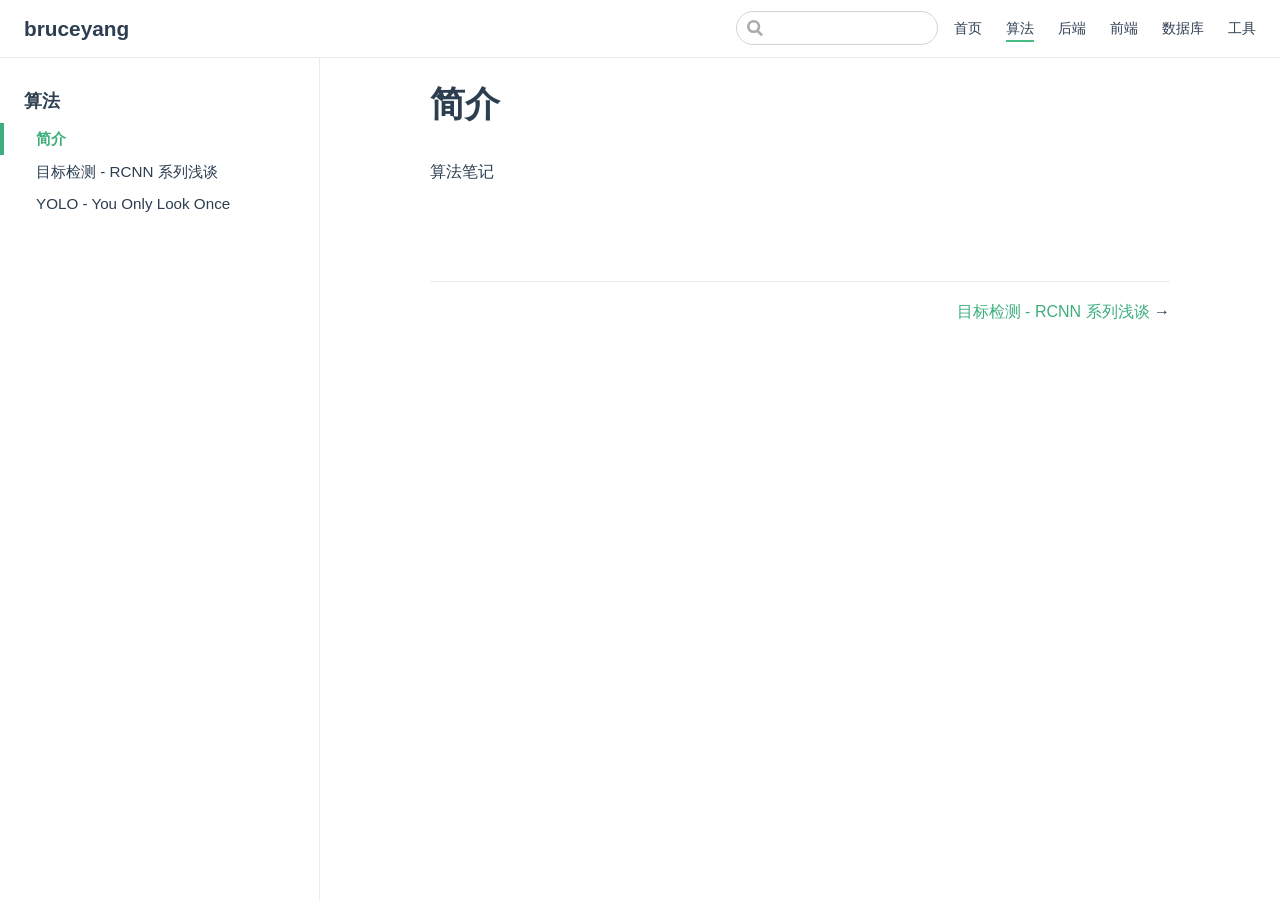
==== commit 35b95678: "deploy" ====
--- a/Algorithm/index.html
+++ b/Algorithm/index.html
@@ -12,7 +12,7 @@
     <meta name="apple-mobile-web-app-capable" content="yes">
     <meta name="apple-mobile-web-app-status-bar-style" content="black">
     
-    <link rel="preload" href="/assets/css/0.styles.e09f4a35.css" as="style"><link rel="preload" href="/assets/js/app.767480c9.js" as="script"><link rel="preload" href="/assets/js/2.3d662a95.js" as="script"><link rel="preload" href="/assets/js/7.396624dc.js" as="script"><link rel="prefetch" href="/assets/js/10.1e893d32.js"><link rel="prefetch" href="/assets/js/11.85c9d756.js"><link rel="prefetch" href="/assets/js/12.300bacba.js"><link rel="prefetch" href="/assets/js/3.816dc6c0.js"><link rel="prefetch" href="/assets/js/4.25270e6b.js"><link rel="prefetch" href="/assets/js/5.0064911a.js"><link rel="prefetch" href="/assets/js/6.7d0ef18d.js"><link rel="prefetch" href="/assets/js/8.11a7ebdc.js"><link rel="prefetch" href="/assets/js/9.10352a20.js">
+    <link rel="preload" href="/assets/css/0.styles.e09f4a35.css" as="style"><link rel="preload" href="/assets/js/app.32056bf2.js" as="script"><link rel="preload" href="/assets/js/2.3d662a95.js" as="script"><link rel="preload" href="/assets/js/7.901f9289.js" as="script"><link rel="prefetch" href="/assets/js/10.f83da8c2.js"><link rel="prefetch" href="/assets/js/11.7a5d54ba.js"><link rel="prefetch" href="/assets/js/12.2880fe57.js"><link rel="prefetch" href="/assets/js/13.6a5f99b9.js"><link rel="prefetch" href="/assets/js/14.a80bca2f.js"><link rel="prefetch" href="/assets/js/3.1c9e49f8.js"><link rel="prefetch" href="/assets/js/4.25270e6b.js"><link rel="prefetch" href="/assets/js/5.0064911a.js"><link rel="prefetch" href="/assets/js/6.7d0ef18d.js"><link rel="prefetch" href="/assets/js/8.54d04af0.js"><link rel="prefetch" href="/assets/js/9.ba305593.js">
     <link rel="stylesheet" href="/assets/css/0.styles.e09f4a35.css">
   </head>
   <body>
@@ -40,7 +40,11 @@
   数据库
 </a></div><div class="nav-item"><a href="/Tools/" class="nav-link">
   工具
-</a></div> <!----></nav>  <ul class="sidebar-links"><li><section class="sidebar-group depth-0"><p class="sidebar-heading open"><span>算法</span> <!----></p> <ul class="sidebar-links sidebar-group-items"><li><a href="/Algorithm/" aria-current="page" class="active sidebar-link">简介</a></li></ul></section></li></ul> </aside> <main class="page"> <div class="theme-default-content content__default"><h1 id="jian-jie"><a href="#jian-jie" class="header-anchor">#</a> 简介</h1> <p>算法笔记</p></div> <footer class="page-edit"><!----> <!----></footer> <!----> </main></div><div class="global-ui"><!----></div></div>
-    <script src="/assets/js/app.767480c9.js" defer></script><script src="/assets/js/2.3d662a95.js" defer></script><script src="/assets/js/7.396624dc.js" defer></script>
+</a></div> <!----></nav>  <ul class="sidebar-links"><li><section class="sidebar-group depth-0"><p class="sidebar-heading open"><span>算法</span> <!----></p> <ul class="sidebar-links sidebar-group-items"><li><a href="/Algorithm/" aria-current="page" class="active sidebar-link">简介</a></li><li><a href="/Algorithm/chapter01-two-stage-detection.html" class="sidebar-link">目标检测 - RCNN 系列浅谈</a></li><li><a href="/Algorithm/chapter02-yolov1-v5.html" class="sidebar-link">YOLO - You Only Look Once</a></li></ul></section></li></ul> </aside> <main class="page"> <div class="theme-default-content content__default"><h1 id="jian-jie"><a href="#jian-jie" class="header-anchor">#</a> 简介</h1> <p>算法笔记</p></div> <footer class="page-edit"><!----> <!----></footer> <div class="page-nav"><p class="inner"><!----> <span class="next"><a href="/Algorithm/chapter01-two-stage-detection.html">
+        目标检测 - RCNN 系列浅谈
+      </a>
+      →
+    </span></p></div> </main></div><div class="global-ui"><!----></div></div>
+    <script src="/assets/js/app.32056bf2.js" defer></script><script src="/assets/js/2.3d662a95.js" defer></script><script src="/assets/js/7.901f9289.js" defer></script>
   </body>
 </html>
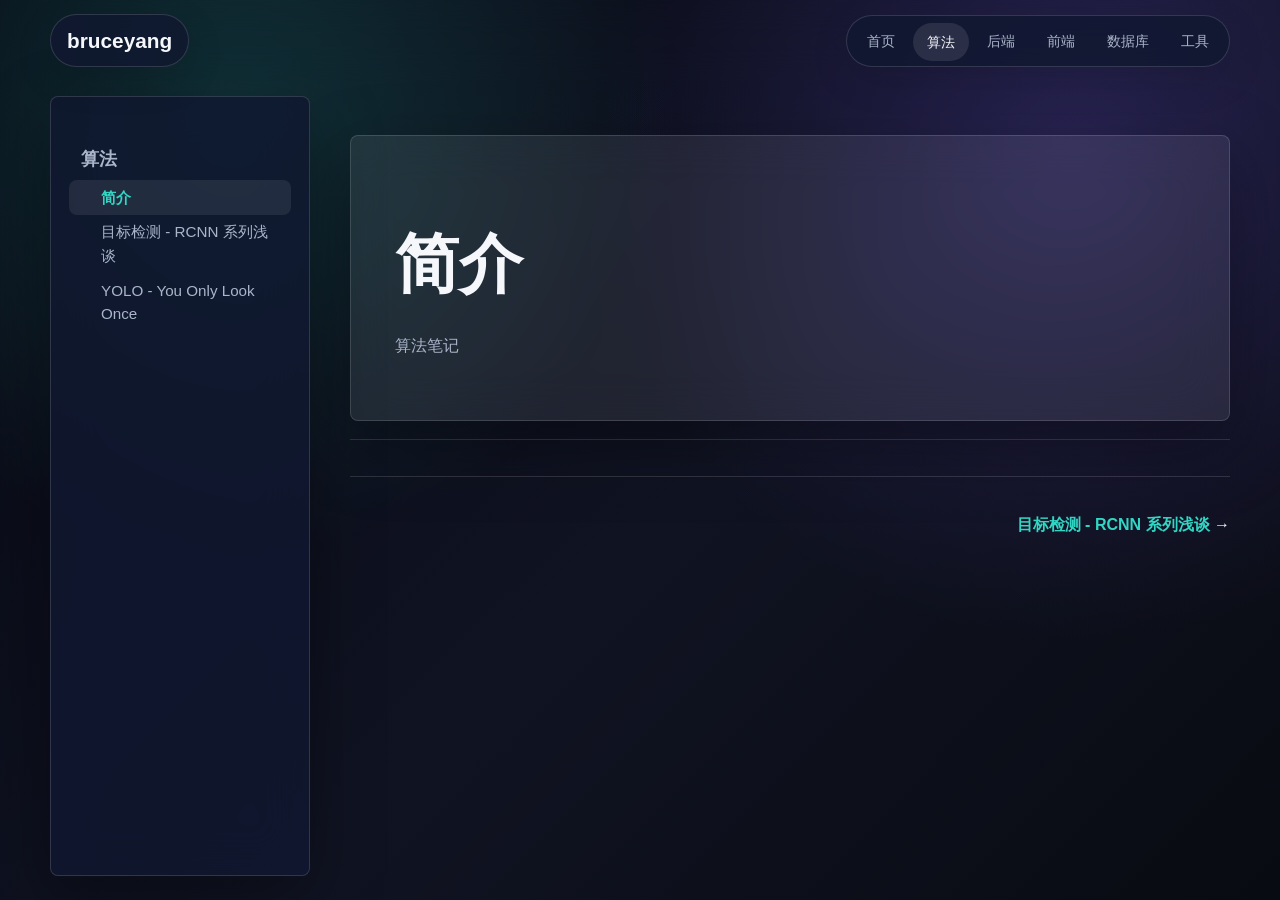
==== commit e603ee37: "Modernize legacy blog pages" ====
--- a/Algorithm/index.html
+++ b/Algorithm/index.html
@@ -14,6 +14,7 @@
     
     <link rel="preload" href="/assets/css/0.styles.e09f4a35.css" as="style"><link rel="preload" href="/assets/js/app.32056bf2.js" as="script"><link rel="preload" href="/assets/js/2.3d662a95.js" as="script"><link rel="preload" href="/assets/js/7.901f9289.js" as="script"><link rel="prefetch" href="/assets/js/10.f83da8c2.js"><link rel="prefetch" href="/assets/js/11.7a5d54ba.js"><link rel="prefetch" href="/assets/js/12.2880fe57.js"><link rel="prefetch" href="/assets/js/13.6a5f99b9.js"><link rel="prefetch" href="/assets/js/14.a80bca2f.js"><link rel="prefetch" href="/assets/js/3.1c9e49f8.js"><link rel="prefetch" href="/assets/js/4.25270e6b.js"><link rel="prefetch" href="/assets/js/5.0064911a.js"><link rel="prefetch" href="/assets/js/6.7d0ef18d.js"><link rel="prefetch" href="/assets/js/8.54d04af0.js"><link rel="prefetch" href="/assets/js/9.ba305593.js">
     <link rel="stylesheet" href="/assets/css/0.styles.e09f4a35.css">
+      <link rel="stylesheet" href="/legacy.css">
   </head>
   <body>
     <div id="app" data-server-rendered="true"><div class="theme-container"><header class="navbar"><div class="sidebar-button"><svg xmlns="http://www.w3.org/2000/svg" aria-hidden="true" role="img" viewBox="0 0 448 512" class="icon"><path fill="currentColor" d="M436 124H12c-6.627 0-12-5.373-12-12V80c0-6.627 5.373-12 12-12h424c6.627 0 12 5.373 12 12v32c0 6.627-5.373 12-12 12zm0 160H12c-6.627 0-12-5.373-12-12v-32c0-6.627 5.373-12 12-12h424c6.627 0 12 5.373 12 12v32c0 6.627-5.373 12-12 12zm0 160H12c-6.627 0-12-5.373-12-12v-32c0-6.627 5.373-12 12-12h424c6.627 0 12 5.373 12 12v32c0 6.627-5.373 12-12 12z"></path></svg></div> <a href="/" class="home-link router-link-active"><!----> <span class="site-name">bruceyang</span></a> <div class="links"><div class="search-box"><input aria-label="Search" autocomplete="off" spellcheck="false" value=""> <!----></div> <nav class="nav-links can-hide"><div class="nav-item"><a href="/" class="nav-link">
--- a/legacy.css
+++ b/legacy.css
@@ -0,0 +1,344 @@
+:root {
+  color-scheme: dark;
+  --bg: #070914;
+  --bg-elevated: rgba(16, 24, 48, 0.82);
+  --text: #f5f7fb;
+  --muted: #aab5ca;
+  --line: rgba(255, 255, 255, 0.14);
+  --accent: #32d6c4;
+  --accent-2: #7c5cff;
+  --accent-3: #ffbd59;
+  --card: rgba(255, 255, 255, 0.08);
+  --shadow: 0 24px 70px rgba(0, 0, 0, 0.34);
+  --radius: 8px;
+  font-family: ui-sans-serif, system-ui, -apple-system, BlinkMacSystemFont, "Segoe UI", sans-serif;
+}
+
+* {
+  box-sizing: border-box;
+}
+
+html {
+  scroll-behavior: smooth;
+}
+
+body {
+  min-width: 320px;
+  margin: 0;
+  background:
+    radial-gradient(circle at 18% 12%, rgba(50, 214, 196, 0.18), transparent 28rem),
+    radial-gradient(circle at 84% 18%, rgba(124, 92, 255, 0.22), transparent 30rem),
+    linear-gradient(135deg, var(--bg), #101322 54%, #090b12) !important;
+  color: var(--text);
+  overflow-x: hidden;
+}
+
+body::before {
+  position: fixed;
+  inset: 0;
+  z-index: -2;
+  content: "";
+  background-image:
+    linear-gradient(rgba(255, 255, 255, 0.045) 1px, transparent 1px),
+    linear-gradient(90deg, rgba(255, 255, 255, 0.045) 1px, transparent 1px);
+  background-size: 72px 72px;
+  mask-image: linear-gradient(to bottom, black, transparent 86%);
+}
+
+a {
+  color: inherit;
+}
+
+.theme-container {
+  min-height: 100vh;
+  background: transparent !important;
+}
+
+.navbar {
+  position: sticky !important;
+  top: 0;
+  z-index: 30;
+  display: flex;
+  align-items: center;
+  width: min(1180px, calc(100% - 32px));
+  height: auto !important;
+  min-height: 72px;
+  margin: 0 auto;
+  padding: 14px 0 !important;
+  border: 0 !important;
+  background: transparent !important;
+  box-shadow: none !important;
+  backdrop-filter: blur(18px);
+}
+
+.navbar .home-link {
+  display: inline-flex !important;
+  align-items: center;
+  min-height: 44px;
+  padding: 8px 16px !important;
+  border: 1px solid var(--line);
+  border-radius: 999px;
+  background: var(--bg-elevated);
+  color: var(--text) !important;
+  font-weight: 900;
+  box-shadow: 0 12px 40px rgba(0, 0, 0, 0.12);
+}
+
+.navbar .site-name {
+  color: var(--text) !important;
+}
+
+.navbar .links {
+  top: auto !important;
+  right: 0 !important;
+  display: flex;
+  align-items: center;
+  gap: 10px;
+  height: auto !important;
+  padding: 0 !important;
+  background: transparent !important;
+}
+
+.search-box {
+  display: none !important;
+}
+
+.navbar .nav-links {
+  display: flex;
+  align-items: center;
+  gap: 4px;
+  min-height: 44px;
+  padding: 6px !important;
+  border: 1px solid var(--line);
+  border-radius: 999px;
+  background: var(--bg-elevated);
+  box-shadow: 0 12px 40px rgba(0, 0, 0, 0.12);
+}
+
+.navbar .nav-item {
+  margin-left: 0 !important;
+}
+
+.navbar .nav-link {
+  padding: 9px 14px !important;
+  border: 0 !important;
+  border-radius: 999px;
+  color: var(--muted) !important;
+  line-height: 1.4 !important;
+  transition: 180ms ease;
+}
+
+.navbar .nav-link:hover,
+.navbar .nav-link.router-link-active,
+.navbar .nav-link.router-link-exact-active {
+  background: rgba(255, 255, 255, 0.1);
+  color: var(--text) !important;
+}
+
+.sidebar-button {
+  color: var(--text) !important;
+}
+
+.sidebar {
+  top: 96px !important;
+  left: max(16px, calc((100vw - 1180px) / 2));
+  width: 260px !important;
+  max-height: calc(100vh - 120px);
+  padding: 18px !important;
+  border: 1px solid var(--line) !important;
+  border-radius: var(--radius);
+  background: var(--bg-elevated) !important;
+  box-shadow: var(--shadow);
+  backdrop-filter: blur(24px);
+}
+
+.sidebar > .nav-links {
+  display: none !important;
+}
+
+.sidebar-group,
+.sidebar-links {
+  background: transparent !important;
+}
+
+.sidebar-heading,
+.sidebar-link {
+  color: var(--muted) !important;
+}
+
+.sidebar-heading {
+  padding: 0.35rem 0.5rem !important;
+  font-weight: 900 !important;
+}
+
+.sidebar-link {
+  border-left: 0 !important;
+  border-radius: 8px;
+  line-height: 1.55 !important;
+}
+
+.sidebar-link:hover,
+.sidebar-link.active {
+  background: rgba(255, 255, 255, 0.08);
+  color: var(--accent) !important;
+}
+
+.page {
+  width: min(1180px, calc(100% - 32px));
+  margin: 0 auto;
+  padding: 54px 0 90px 300px !important;
+}
+
+.theme-default-content:not(.custom) {
+  max-width: none !important;
+  padding: 44px !important;
+  border: 1px solid var(--line);
+  border-radius: var(--radius);
+  background: rgba(255, 255, 255, 0.08);
+  box-shadow: var(--shadow);
+  color: var(--text) !important;
+  backdrop-filter: blur(24px);
+}
+
+.theme-default-content h1,
+.theme-default-content h2,
+.theme-default-content h3,
+.theme-default-content h4 {
+  color: var(--text) !important;
+  letter-spacing: 0;
+}
+
+.theme-default-content h1 {
+  margin-bottom: 1.4rem !important;
+  font-size: clamp(2.25rem, 5vw, 4rem);
+  line-height: 1.08;
+}
+
+.theme-default-content h2 {
+  margin-top: 2.7rem !important;
+  border-bottom: 1px solid var(--line) !important;
+  font-size: clamp(1.55rem, 3vw, 2.4rem);
+}
+
+.theme-default-content h3 {
+  margin-top: 2rem !important;
+  font-size: 1.35rem;
+}
+
+.theme-default-content p,
+.theme-default-content li {
+  color: var(--muted) !important;
+  font-size: 1rem;
+  line-height: 1.85;
+}
+
+.theme-default-content strong {
+  color: var(--text);
+}
+
+.theme-default-content a {
+  color: var(--accent) !important;
+  font-weight: 700;
+}
+
+.theme-default-content img {
+  max-width: 100% !important;
+  height: auto !important;
+  margin: 16px 0;
+  border: 1px solid var(--line);
+  border-radius: var(--radius);
+  background: rgba(255, 255, 255, 0.06);
+}
+
+.theme-default-content center {
+  display: grid;
+  gap: 14px;
+  justify-items: center;
+}
+
+.theme-default-content pre,
+.theme-default-content code {
+  border-radius: var(--radius);
+}
+
+.theme-default-content pre {
+  border: 1px solid rgba(50, 214, 196, 0.24);
+  background: rgba(4, 8, 16, 0.72) !important;
+}
+
+.header-anchor {
+  color: var(--accent) !important;
+}
+
+.page-edit,
+.page-nav {
+  max-width: none !important;
+  margin: 18px 0 0 !important;
+  padding: 18px 0 0 !important;
+  border-top: 1px solid var(--line) !important;
+}
+
+.page-nav .inner {
+  border: 0 !important;
+}
+
+.page-nav a {
+  color: var(--accent) !important;
+  font-weight: 800;
+}
+
+blockquote {
+  border-left-color: var(--accent) !important;
+  color: var(--muted) !important;
+}
+
+@media (max-width: 959px) {
+  .navbar {
+    flex-wrap: wrap;
+  }
+
+  .navbar .links {
+    flex: 1 0 100%;
+    justify-content: center;
+  }
+
+  .navbar .nav-links {
+    overflow-x: auto;
+  }
+
+  .sidebar {
+    left: 0;
+    top: 0 !important;
+    width: 18rem !important;
+    max-height: 100vh;
+    border-radius: 0;
+  }
+
+  .page {
+    width: min(100% - 24px, 1180px);
+    padding: 32px 0 70px !important;
+  }
+
+  .theme-default-content:not(.custom) {
+    padding: 28px !important;
+  }
+}
+
+@media (max-width: 520px) {
+  .navbar {
+    width: min(100% - 24px, 1180px);
+  }
+
+  .navbar .site-name {
+    font-size: 1rem !important;
+  }
+
+  .navbar .nav-link {
+    padding-inline: 10px !important;
+    font-size: 0.86rem;
+  }
+
+  .theme-default-content:not(.custom) {
+    padding: 20px !important;
+  }
+}
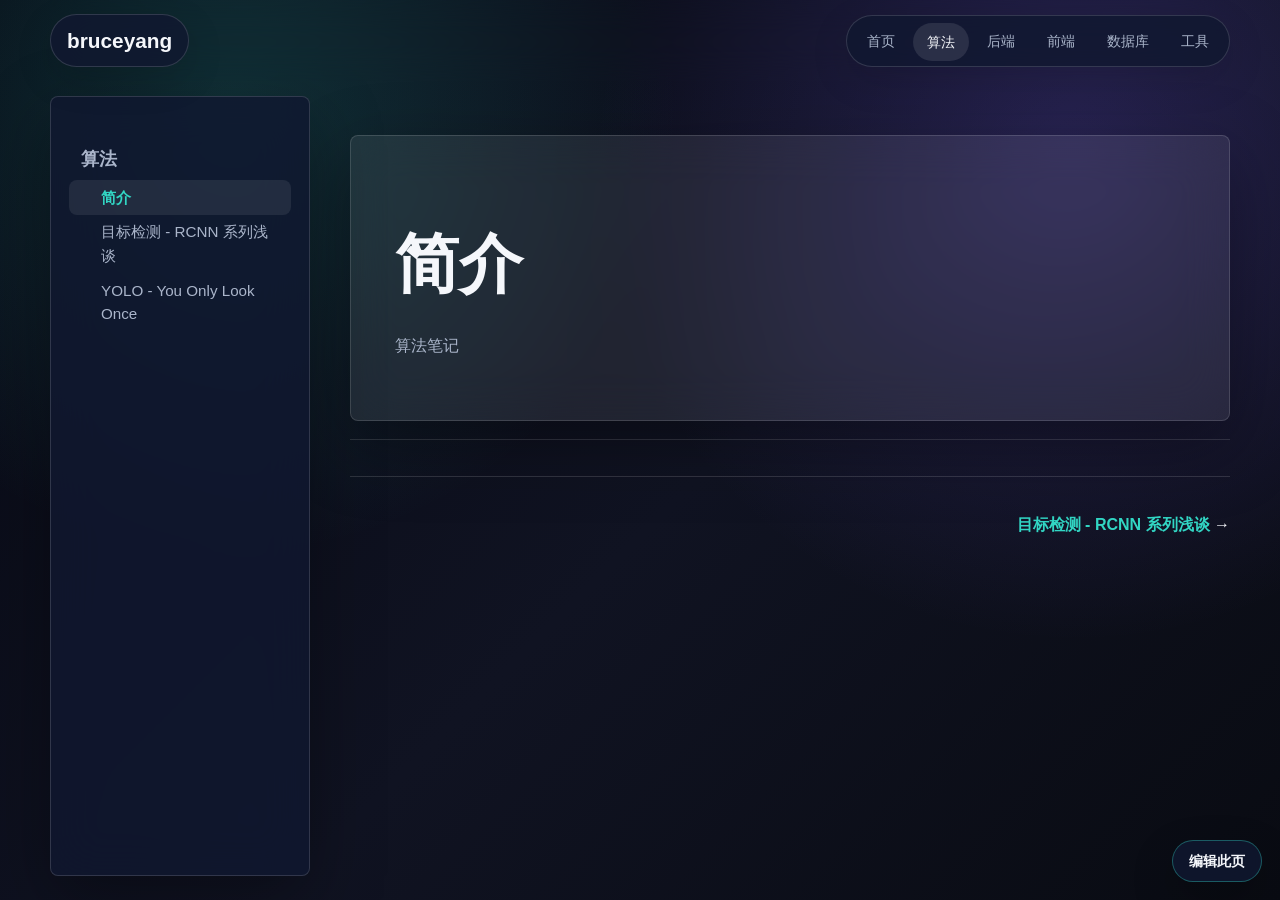
==== commit 9def58da: "Add real featured posts and online editing" ====
--- a/Algorithm/index.html
+++ b/Algorithm/index.html
@@ -47,5 +47,6 @@
       →
     </span></p></div> </main></div><div class="global-ui"><!----></div></div>
     <script src="/assets/js/app.32056bf2.js" defer></script><script src="/assets/js/2.3d662a95.js" defer></script><script src="/assets/js/7.901f9289.js" defer></script>
+      <script src="/edit.js"></script>
   </body>
 </html>
--- a/legacy.css
+++ b/legacy.css
@@ -287,6 +287,32 @@
   font-weight: 800;
 }
 
+.online-edit-link {
+  position: fixed;
+  right: 18px;
+  bottom: 18px;
+  z-index: 60;
+  display: inline-flex;
+  align-items: center;
+  justify-content: center;
+  min-height: 42px;
+  padding: 0 16px;
+  border: 1px solid rgba(50, 214, 196, 0.36);
+  border-radius: 999px;
+  background: rgba(16, 24, 48, 0.84);
+  color: var(--text) !important;
+  font-size: 0.9rem;
+  font-weight: 900;
+  text-decoration: none !important;
+  box-shadow: 0 18px 44px rgba(0, 0, 0, 0.24);
+  backdrop-filter: blur(18px);
+}
+
+.online-edit-link:hover {
+  border-color: rgba(255, 189, 89, 0.5);
+  color: var(--accent) !important;
+}
+
 blockquote {
   border-left-color: var(--accent) !important;
   color: var(--muted) !important;
